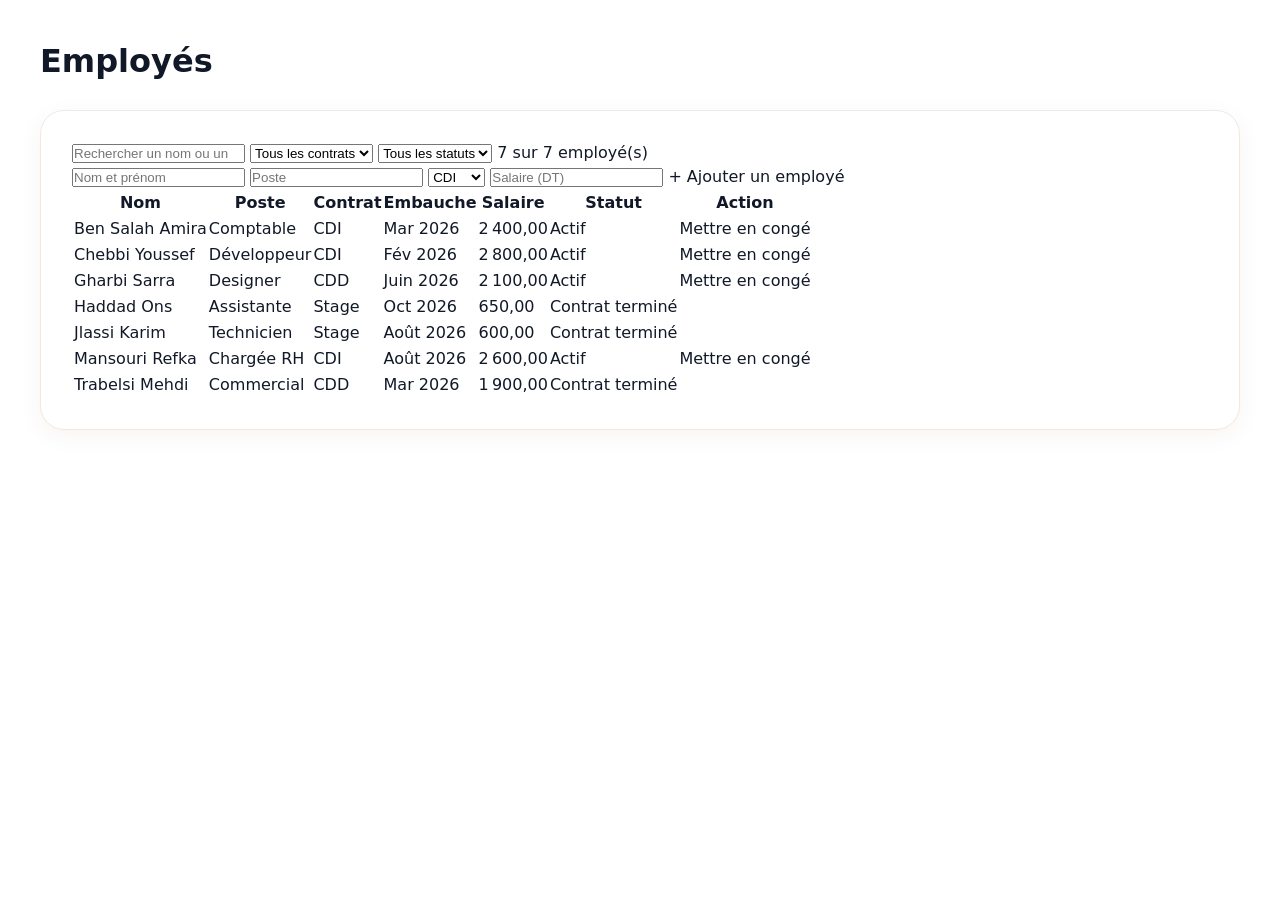
==== employees.html @ 2f4594f3 "add pages : employees,conges,advances,bonuses." ====
<!doctype html>
<html lang="fr">
    <head>
        <meta charset="utf-8">
        <meta name="viewport" content="width=device-width,initial-scale=1">
        <title>Employés</title>
        <link rel="stylesheet" href="https://cdnjs.cloudflare.com/ajax/libs/font-awesome/6.5.2/css/all.min.css">
        <link rel="stylesheet" href="css/style.css">
        <link rel="stylesheet" href="css/dashboard.css">
        <link rel="stylesheet" href="css/modules.css">
    </head>
    <body data-page="employees">
        <main class="content">
            <h1>Employés</h1>
            <section class="card panel">
                <div class="toolbar">
                    <input type="search" id="f-q" placeholder="Rechercher un nom ou un poste">
                    <select id="f-contrat">
                        <option value="">Tous les contrats</option>
                        <option>CDI</option>
                        <option>CDD</option>
                        <option>Stage</option>
                    </select>
                    <select id="f-statut">
                        <option value="">Tous les statuts</option>
                        <option>Actif</option>
                        <option>En congé</option>
                        <option>Contrat terminé</option>
                    </select>
                    <span class="count" id="count"></span>
                </div>
                <form class="toolbar" id="f-employe">
                    <input id="e-nom" placeholder="Nom et prénom" required>
                    <input id="e-poste" placeholder="Poste" required>
                    <select id="e-contrat">
                        <option>CDI</option>
                        <option>CDD</option>
                        <option>Stage</option>
                    </select>
                    <input id="e-salaire" type="number" min="0" step=".01" placeholder="Salaire (DT)" required>
                    <button class="btn">+ Ajouter un employé</button>
                </form>
                <div class="table-scroll">
                    <table>
                        <thead>
                            <tr>
                                <th data-key="nom">
                                    <button class="sort">Nom</button>
                                </th>
                                <th data-key="poste">
                                    <button class="sort">Poste</button>
                                </th>
                                <th data-key="contrat">
                                    <button class="sort">Contrat</button>
                                </th>
                                <th data-key="mois">
                                    <button class="sort">Embauche</button>
                                </th>
                                <th data-key="salaire" class="num">
                                    <button class="sort">Salaire</button>
                                </th>
                                <th data-key="statut">
                                    <button class="sort">Statut</button>
                                </th>
                                <th>Action</th>
                            </tr>
                        </thead>
                        <tbody id="tbody"></tbody>
                    </table>
                </div>
            </section>
        </main>
        <script src="js/layout.js"></script>
        <script src="js/main.js"></script>
    </body>
</html>
---- css/style.css ----
:root {
  --orange: #e8731c;
  --orange-text: #de6a12;
  --rust: #9c3100;
  --peach: #ffd6aa;
  --peach-soft: #fff1e3;
  --cream: #fff4ea;

  --ink: #111827;
  --ink-2: #374151;
  --muted: #6b7280;
  --soft: #9ca3af;
  --line: #f0e9e3;

  --green: #059669;
  --green-bg: #d1fae5;
  --red: #dc2626;
  --red-bg: #fee2e2;
  --blue: #2563eb;
  --blue-bg: #dbeafe;

  --radius: 24px;
  --sidebar-w: 320px;
}

*,
*::before,
*::after {
  box-sizing: border-box;
  margin: 0;
  padding: 0;
}

html {
  font-family: "Figtree", system-ui, -apple-system, "Segoe UI", Roboto, Arial, sans-serif;
  color: var(--ink);
  background: #fff;
  -webkit-font-smoothing: antialiased;
}

body {
  min-height: 100vh;
  font-size: 16px;
  line-height: 1.5;
}

a {
  color: inherit;
  text-decoration: none;
}

ul {
  list-style: none;
}

button {
  font: inherit;
  color: inherit;
  background: none;
  border: 0;
  cursor: pointer;
}

.menu-toggle {
  position: absolute;
  opacity: 0;
  pointer-events: none;
}



.sidebar {
  position: fixed;
  top: 0;
  bottom: 0;
  left: 0;
  z-index: 30;
  width: var(--sidebar-w);
  display: flex;
  flex-direction: column;
  background: #fff;
  border-right: 1px solid var(--line);
  transition: transform 0.25s ease;
}

.brand {
  flex: none;
  height: 90px;
  display: flex;
  align-items: center;
  gap: 16px;
  padding: 0 30px;
  border-bottom: 1px solid var(--line);
}

.brand-icon {
  width: 44px;
  height: 44px;
  border-radius: 12px;
  background: var(--orange);
  color: #fff;
  display: grid;
  place-items: center;
  font-size: 20px;
  box-shadow: 0 4px 10px rgba(232, 115, 28, 0.25);
}

.brand strong {
  display: block;
  font-size: 20px;
  line-height: 24px;
  font-weight: 700;
}

.brand small {
  display: block;
  font-size: 14.5px;
  line-height: 20px;
  color: var(--muted);
}

.nav {
  flex: 1;
  overflow-y: auto;
  padding: 20px 10px;
  scrollbar-width: none;
}

.nav::-webkit-scrollbar {
  display: none;
}

.nav-link {
  display: flex;
  align-items: center;
  height: 55px;
  padding: 0 15px 0 20px;
  border-radius: 12px;
  font-size: 18px;
  font-weight: 500;
  color: var(--ink);
  cursor: pointer;
  list-style: none;
}

.nav-link .ico {
  width: 24px;
  margin-right: 12px;
  text-align: center;
  font-size: 19px;
  color: #4b5563;
}

.nav-link.active {
  margin-bottom: 5px;
  background: var(--peach-soft);
  color: var(--orange-text);
  font-weight: 600;
}

.nav-link.active .ico {
  color: var(--orange-text);
}

summary::-webkit-details-marker {
  display: none;
}

.chev {
  margin-left: auto;
  font-size: 13px;
  color: var(--muted);
  transition: transform 0.2s ease;
}

details:not([open]) > summary .chev {
  transform: rotate(-90deg);
}

.sub {
  padding-top: 6px;
}

.sub a {
  display: flex;
  align-items: center;
  height: 35px;
  padding-left: 50px;
  font-size: 18px;
  color: var(--ink-2);
}

.sub a:hover {
  color: var(--orange-text);
}

.subgroup {
  margin-top: 6px;
}

.subgroup > summary {
  display: flex;
  align-items: center;
  height: 44px;
  padding-left: 50px;
  font-size: 18px;
  font-weight: 500;
  color: var(--ink);
  cursor: pointer;
  list-style: none;
}

.subgroup .chev {
  margin-right: 0;
}

.subsub {
  padding-top: 5px;
}

.subsub a {
  padding-left: 75px;
}

.logout {
  flex: none;
  height: 90px;
  display: flex;
  align-items: center;
  padding: 0 30px;
  border-top: 1px solid var(--line);
}

.logout a {
  display: flex;
  align-items: center;
  gap: 14px;
  font-size: 18px;
  font-weight: 600;
  color: #e11d2e;
}


.main {
  margin-left: var(--sidebar-w);
  transition: margin-left 0.25s ease;
}

.menu-toggle:checked ~ .sidebar {
  transform: translateX(-100%);
}

.menu-toggle:checked ~ .main {
  margin-left: 0;
}

.topbar {
  position: sticky;
  top: 0;
  z-index: 20;
  height: 90px;
  display: flex;
  align-items: center;
  padding: 0 40px;
  background: rgba(255, 255, 255, 0.82);
  -webkit-backdrop-filter: blur(12px);
  backdrop-filter: blur(12px);
  border-bottom: 1px solid var(--line);
}

.burger {
  width: 24px;
  display: grid;
  place-items: center;
  font-size: 20px;
  color: var(--ink-2);
  cursor: pointer;
}

.crumbs {
  display: flex;
  align-items: center;
  gap: 12px;
  margin-left: 32px;
}

.crumb-parent {
  font-size: 20px;
  color: var(--soft);
}

.crumbs .fa-chevron-right {
  font-size: 12px;
  color: var(--soft);
}

.crumb-current {
  font-size: 22px;
  font-weight: 600;
  color: var(--ink);
}

.topbar-right {
  margin-left: auto;
  display: flex;
  align-items: center;
}

.bell {
  position: relative;
  width: 44px;
  height: 44px;
  display: grid;
  place-items: center;
  font-size: 20px;
  color: var(--muted);
}

.bell-dot {
  position: absolute;
  top: 5px;
  left: 24px;
  width: 10px;
  height: 10px;
  border-radius: 50%;
  background: var(--orange);
  border: 2px solid #fff;
  box-sizing: content-box;
  margin: -2px;
}

.separator {
  width: 1px;
  height: 50px;
  margin: 0 20px 0 23px;
  background: var(--line);
}

.user {
  display: flex;
  align-items: center;
  gap: 16px;
}

.avatar {
  width: 48px;
  height: 48px;
  border-radius: 50%;
  background: #ffebd9;
  color: var(--orange-text);
  display: grid;
  place-items: center;
  font-size: 18px;
  font-weight: 700;
}

.user-text {
  line-height: 1.2;
}

.user-text strong {
  display: block;
  font-size: 18px;
  font-weight: 600;
}

.user-text small {
  display: block;
  margin-top: 2px;
  font-size: 14.5px;
  color: var(--muted);
}

.user-chev {
  font-size: 13px;
  color: var(--muted);
  margin-left: -1px;
}



.content {
  padding: 41px 40px 40px;
}

h1 {
  margin-bottom: 29px;
  font-size: 32px;
  line-height: 40px;
  font-weight: 700;
}

.card {
  background: #fff;
  border: 1px solid var(--line);
  border-radius: var(--radius);
  box-shadow: 0 6px 24px rgba(120, 60, 10, 0.05);
}

.grid-4 {
  display: grid;
  grid-template-columns: repeat(4, 1fr);
  gap: 26px;
}


.stat {
  padding: 25px;
  min-height: 187px;
}

.stat-head {
  display: flex;
  justify-content: space-between;
  align-items: flex-start;
  gap: 12px;
}

.stat-label {
  padding-top: 1px;
  font-size: 14px;
  line-height: 18px;
  font-weight: 500;
  letter-spacing: 0.06em;
  text-transform: uppercase;
  color: var(--muted);
}

.chip {
  flex: none;
  width: 45px;
  height: 45px;
  border-radius: 12px;
  display: grid;
  place-items: center;
  font-size: 19px;
}

.chip-rust   { background: var(--rust);   color: #fff; }
.chip-orange { background: var(--orange); color: #fff; }
.chip-pink   { background: var(--red-bg); color: #e11d48; }
.chip-green  { background: var(--green-bg); color: #10b981; }
.chip-amber  { background: #ffe8cc; color: var(--orange); }
.chip-blue   { background: var(--blue-bg); color: #3b82f6; }
.chip-red    { background: var(--red-bg); color: #e11d2e; }

.stat-value {
  margin-top: 20px;
  font-size: 40px;
  line-height: 48px;
  font-weight: 700;
  letter-spacing: -0.01em;
}

.stat-note {
  margin-top: 3px;
  font-size: 15px;
  line-height: 20px;
  color: var(--soft);
}

.stat-balance {
  font-size: 24px;
  line-height: 35px;
  font-weight: 700;
}

.stat-head + .stat-balance {
  margin-top: 21px;
}

.positive { color: #16a34a; }
.negative { color: #ef2b3a; }


.section-head {
  display: flex;
  justify-content: space-between;
  align-items: center;
  margin: 29px 0 13px;
}

.section-head h2 {
  font-size: 18px;
  line-height: 28px;
  font-weight: 600;
  letter-spacing: 0.02em;
  text-transform: uppercase;
}

.section-links {
  display: flex;
  gap: 14px;
}

.section-links a {
  font-size: 14.5px;
  font-weight: 600;
  color: var(--orange-text);
}

.section-links .fa-arrow-right {
  margin-left: 2px;
  font-size: 12px;
}


.row {
  display: grid;
  grid-template-columns: 983fr 476fr;
  gap: 32px;
  margin-top: 42px;
}

.panel {
  padding: 30px 31px;
}

.panel h2 {
  font-size: 24px;
  line-height: 36px;
  font-weight: 600;
}

.chart-card {
  position: relative;
  min-height: 492px;
}

.chart {
  display: grid;
  grid-template-columns: repeat(10, 1fr);
  gap: 15px;
  margin-top: 39px;
}

.col {
  position: relative;
  display: flex;
  flex-direction: column;
  justify-content: flex-end;
  height: 222px;
}

.bar {
  display: block;
  height: 6px;
  border-radius: 8px 8px 0 0;
  background: var(--peach);
}

.bar-peak {
  height: 192px;
}

.bar-current {
  height: 53px;
  background: var(--rust);
}

.lbl {
  display: block;
  height: 30px;
  padding-top: 10px;
  text-align: center;
  font-size: 15px;
  line-height: 20px;
  color: var(--soft);
}

.tip {
  position: absolute;
  top: -40px;
  left: 50%;
  transform: translateX(-50%);
  min-width: 25px;
  height: 30px;
  padding: 0 8px;
  border-radius: 6px;
  background: #111;
  color: #fff;
  display: grid;
  place-items: center;
  font-size: 14px;
  font-weight: 700;
}

.panel-head {
  display: flex;
  justify-content: space-between;
  align-items: center;
}

.panel-head a {
  font-size: 15px;
  font-weight: 600;
  color: var(--orange-text);
}

.notif-list {
  margin-top: 24px;
}

.notif {
  display: flex;
  align-items: flex-start;
  gap: 14px;
}

.notif + .notif {
  margin-top: 23px;
}

.notif-icon {
  flex: none;
  width: 46px;
  height: 46px;
  border-radius: 50%;
  background: var(--peach-soft);
  color: var(--orange);
  display: grid;
  place-items: center;
  font-size: 16px;
}

.notif-title {
  font-size: 18px;
  line-height: 28px;
  font-weight: 600;
}

.notif-text {
  font-size: 17px;
  line-height: 26px;
  color: #4b5563;
}

.notif-time {
  font-size: 15px;
  line-height: 22px;
  color: var(--soft);
}


@media (max-width: 1280px) {
  .grid-4 {
    grid-template-columns: repeat(2, 1fr);
  }

  .row {
    grid-template-columns: 1fr;
  }

  .chart-card {
    min-height: 0;
  }
}

@media (max-width: 900px) {
  .sidebar {
    transform: translateX(-100%);
  }

  .main {
    margin-left: 0;
  }

  .menu-toggle:checked ~ .sidebar {
    transform: none;
    box-shadow: 0 0 40px rgba(0, 0, 0, 0.18);
  }

  .topbar {
    padding: 0 20px;
  }

  .content {
    padding: 28px 20px 32px;
  }

  .crumb-parent,
  .crumbs .fa-chevron-right {
    display: none;
  }

  .crumbs {
    margin-left: 20px;
  }

  .table-head {
    flex-direction: column;
    align-items: flex-start;
    justify-content: center;
    gap: 0;
  }
}

@media (max-width: 600px) {
  .grid-4 {
    grid-template-columns: 1fr;
  }

  h1 {
    font-size: 26px;
    line-height: 34px;
  }

  .user-text,
  .user-chev,
  .separator {
    display: none;
  }

  .separator {
    margin: 0;
  }

  .user {
    margin-left: 12px;
  }

  .section-head {
    flex-direction: column;
    align-items: flex-start;
    gap: 6px;
  }

  .chart {
    gap: 6px;
  }

  .lbl {
    font-size: 12px;
  }

  .panel {
    padding: 24px 20px;
  }
}
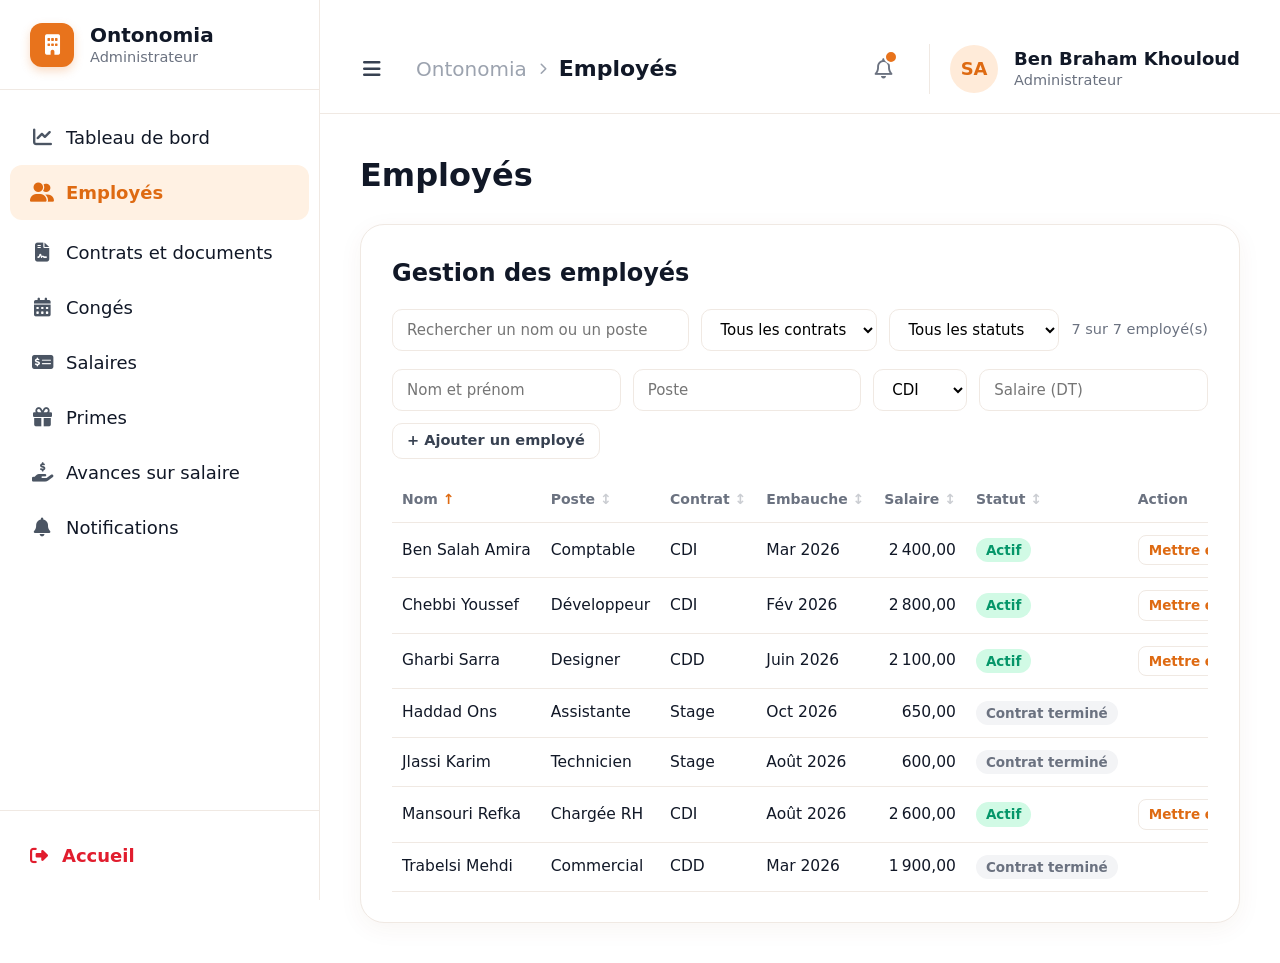
==== commit 51b4d51f: "apres les tests de sur html et css" ====
--- a/employees.html
+++ b/employees.html
@@ -1,76 +1,89 @@
 <!doctype html>
 <html lang="fr">
-    <head>
-        <meta charset="utf-8">
-        <meta name="viewport" content="width=device-width,initial-scale=1">
-        <title>Employés</title>
-        <link rel="stylesheet" href="https://cdnjs.cloudflare.com/ajax/libs/font-awesome/6.5.2/css/all.min.css">
-        <link rel="stylesheet" href="css/style.css">
-        <link rel="stylesheet" href="css/dashboard.css">
-        <link rel="stylesheet" href="css/modules.css">
-    </head>
-    <body data-page="employees">
-        <main class="content">
-            <h1>Employés</h1>
-            <section class="card panel">
-                <div class="toolbar">
-                    <input type="search" id="f-q" placeholder="Rechercher un nom ou un poste">
-                    <select id="f-contrat">
-                        <option value="">Tous les contrats</option>
-                        <option>CDI</option>
-                        <option>CDD</option>
-                        <option>Stage</option>
-                    </select>
-                    <select id="f-statut">
-                        <option value="">Tous les statuts</option>
-                        <option>Actif</option>
-                        <option>En congé</option>
-                        <option>Contrat terminé</option>
-                    </select>
-                    <span class="count" id="count"></span>
-                </div>
-                <form class="toolbar" id="f-employe">
-                    <input id="e-nom" placeholder="Nom et prénom" required>
-                    <input id="e-poste" placeholder="Poste" required>
-                    <select id="e-contrat">
-                        <option>CDI</option>
-                        <option>CDD</option>
-                        <option>Stage</option>
-                    </select>
-                    <input id="e-salaire" type="number" min="0" step=".01" placeholder="Salaire (DT)" required>
-                    <button class="btn">+ Ajouter un employé</button>
-                </form>
-                <div class="table-scroll">
-                    <table>
-                        <thead>
-                            <tr>
-                                <th data-key="nom">
-                                    <button class="sort">Nom</button>
-                                </th>
-                                <th data-key="poste">
-                                    <button class="sort">Poste</button>
-                                </th>
-                                <th data-key="contrat">
-                                    <button class="sort">Contrat</button>
-                                </th>
-                                <th data-key="mois">
-                                    <button class="sort">Embauche</button>
-                                </th>
-                                <th data-key="salaire" class="num">
-                                    <button class="sort">Salaire</button>
-                                </th>
-                                <th data-key="statut">
-                                    <button class="sort">Statut</button>
-                                </th>
-                                <th>Action</th>
-                            </tr>
-                        </thead>
-                        <tbody id="tbody"></tbody>
-                    </table>
-                </div>
-            </section>
-        </main>
-        <script src="js/layout.js"></script>
-        <script src="js/main.js"></script>
-    </body>
-</html>
+<head>
+    <meta charset="utf-8">
+    <meta name="viewport" content="width=device-width,initial-scale=1">
+    <title>Employés</title>
+    <link rel="stylesheet" href="https://cdnjs.cloudflare.com/ajax/libs/font-awesome/6.5.2/css/all.min.css">
+    <link rel="stylesheet" href="css/style.css">
+    <link rel="stylesheet" href="css/dashboard.css">
+    <link rel="stylesheet" href="css/modules.css">
+</head>
+
+<body data-page="employees">
+    <main class="content">
+        <h1>Employés</h1>
+
+        <section class="card panel">
+            <h2>Gestion des employés</h2>
+
+            <div class="toolbar">
+                <input type="search" id="f-q" placeholder="Rechercher un nom ou un poste">
+
+                <select id="f-contrat">
+                    <option value="">Tous les contrats</option>
+                    <option>CDI</option>
+                    <option>CDD</option>
+                    <option>Stage</option>
+                </select>
+
+                <select id="f-statut">
+                    <option value="">Tous les statuts</option>
+                    <option>Actif</option>
+                    <option>En congé</option>
+                    <option>Contrat terminé</option>
+                </select>
+
+                <span class="count" id="count"></span>
+            </div>
+
+            <form class="toolbar" id="f-employe">
+                <input id="e-nom" placeholder="Nom et prénom" required>
+                <input id="e-poste" placeholder="Poste" required>
+
+                <select id="e-contrat">
+                    <option>CDI</option>
+                    <option>CDD</option>
+                    <option>Stage</option>
+                </select>
+
+                <input id="e-salaire" type="number" min="0" step=".01" placeholder="Salaire (DT)" required>
+
+                <button class="btn">+ Ajouter un employé</button>
+            </form>
+
+            <div class="table-scroll">
+                <table>
+                    <thead>
+                        <tr>
+                            <th data-key="nom">
+                                <button class="sort">Nom</button>
+                            </th>
+                            <th data-key="poste">
+                                <button class="sort">Poste</button>
+                            </th>
+                            <th data-key="contrat">
+                                <button class="sort">Contrat</button>
+                            </th>
+                            <th data-key="mois">
+                                <button class="sort">Embauche</button>
+                            </th>
+                            <th data-key="salaire" class="num">
+                                <button class="sort">Salaire</button>
+                            </th>
+                            <th data-key="statut">
+                                <button class="sort">Statut</button>
+                            </th>
+                            <th>Action</th>
+                        </tr>
+                    </thead>
+                    <tbody id="tbody"></tbody>
+                </table>
+            </div>
+        </section>
+    </main>
+
+    <script src="js/layout.js"></script>
+    <script src="js/main.js"></script>
+</body>
+</html>
--- a/css/style.css
+++ b/css/style.css
@@ -1,5 +1,3 @@
-
-
 :root {
   --orange: #e8731c;
   --orange-text: #de6a12;
--- a/css/dashboard.css
+++ b/css/dashboard.css
@@ -0,0 +1,164 @@
+
+.live{
+    display:flex;
+    flex-wrap:wrap;
+    align-items:center;
+    gap:12px;
+    margin:-14px 0 24px;
+    font-size:15px;
+    color:var(--muted)
+}
+.live-dot{
+    width:9px;
+    height:9px;
+    border-radius:50%;
+    background:var(--green)
+}
+.live.paused .live-dot{
+    background:var(--soft)
+}
+.btn{
+    height:36px;
+    padding:0 14px;
+    border:1px solid var(--line);
+    border-radius:10px;
+    background:#fff;
+    font-size:14.5px;
+    font-weight:600;
+    color:var(--ink-2)
+}
+.btn:hover{
+    border-color:var(--orange);
+    color:var(--orange-text)
+}
+:is(.btn,.sort,.row-act,.toolbar input,.toolbar select):focus-visible{
+    outline:2px solid var(--orange);
+    outline-offset:2px
+}
+.chart-wrap{
+    position:relative;
+    height:300px;
+    margin-top:24px
+}
+.chart-wrap.small{
+    height:260px
+}
+.toolbar{
+    display:flex;
+    flex-wrap:wrap;
+    gap:12px;
+    margin:18px 0
+}
+.toolbar input,.toolbar select{
+    height:42px;
+    padding:0 14px;
+    border:1px solid var(--line);
+    border-radius:10px;
+    background:#fff;
+    font:inherit;
+    font-size:15px
+}
+.toolbar input{
+    flex:1;
+    min-width:180px}
+.count{
+    margin-left:auto;
+    align-self:center;
+    font-size:14.5px;
+    color:var(--muted)
+}
+.table-scroll{
+    overflow-x:auto
+}
+table{
+    width:100%;
+    border-collapse:collapse;
+    font-size:15.5px
+}
+th,td{
+    padding:12px 10px;
+    text-align:left;
+    border-bottom:1px solid var(--line);
+    white-space:nowrap
+}
+th{
+    font-weight:600;
+    color:var(--muted);
+    font-size:14px
+}
+.sort{
+    font:inherit;
+    font-weight:600;
+    color:inherit
+}
+.sort::after{
+    content:" \2195";
+    opacity:.35
+}
+th[aria-sort=ascending] .sort::after{
+    content:" \2191";
+    opacity:1;
+    color:var(--orange-text)
+}
+th[aria-sort=descending] .sort::after{
+    content:" \2193";
+    opacity:1;
+    color:var(--orange-text)
+}
+td.num,th.num{
+    text-align:right
+}
+.badge{
+    display:inline-block;
+    padding:2px 10px;
+    border-radius:99px;
+    font-size:13.5px;
+    font-weight:600
+}
+.b-actif{
+    background:var(--green-bg);
+    color:var(--green)
+}
+.b-conge{
+    background:var(--peach);
+    color:var(--rust)
+}
+.b-fin{
+    background:#f3f4f6;
+    color:var(--muted)
+}
+.row-act{
+    padding:4px 10px;
+    border:1px solid var(--line);
+    border-radius:8px;
+    font-size:13.5px;
+    font-weight:600;
+    color:var(--orange-text)
+}
+.row-act:hover{
+    background:var(--peach-soft)
+}
+.empty{
+    padding:28px;
+    text-align:center;
+    color:var(--muted)
+}
+.notif-list{
+    max-height:380px;
+    overflow-y:auto
+}
+@media (prefers-reduced-motion:reduce){
+    *{transition:none!important}}
+
+.sr-only{
+    position:absolute;
+    width:1px;
+    height:1px;
+    overflow:hidden;
+    clip:rect(0 0 0 0)
+}
+.chart-message{
+    padding:24px;
+    text-align:center;
+    color:var(--muted)
+}
--- a/css/modules.css
+++ b/css/modules.css
@@ -0,0 +1,36 @@
+
+.module{
+    margin-top:24px;
+    scroll-margin-top:90px
+}
+#employes{
+    scroll-margin-top:90px
+}
+.module .toolbar{
+    margin:18px 0 8px
+}
+.module .toolbar input[type=number]{
+    flex:0 1 180px
+}
+tfoot td{
+    font-weight:700;
+    border-top:2px solid var(--line);
+    border-bottom:0
+}
+:is(.toolbar button):focus-visible{
+    outline:2px solid var(--orange);
+    outline-offset:2px
+}
+.export{
+    float:right;
+    margin-left:12px
+}
+.export i{
+    margin-right:8px
+}
+.conges-count{
+    margin:8px 0 0;
+    font-size:15px;
+    font-weight:600;
+    color:var(--muted)
+}
